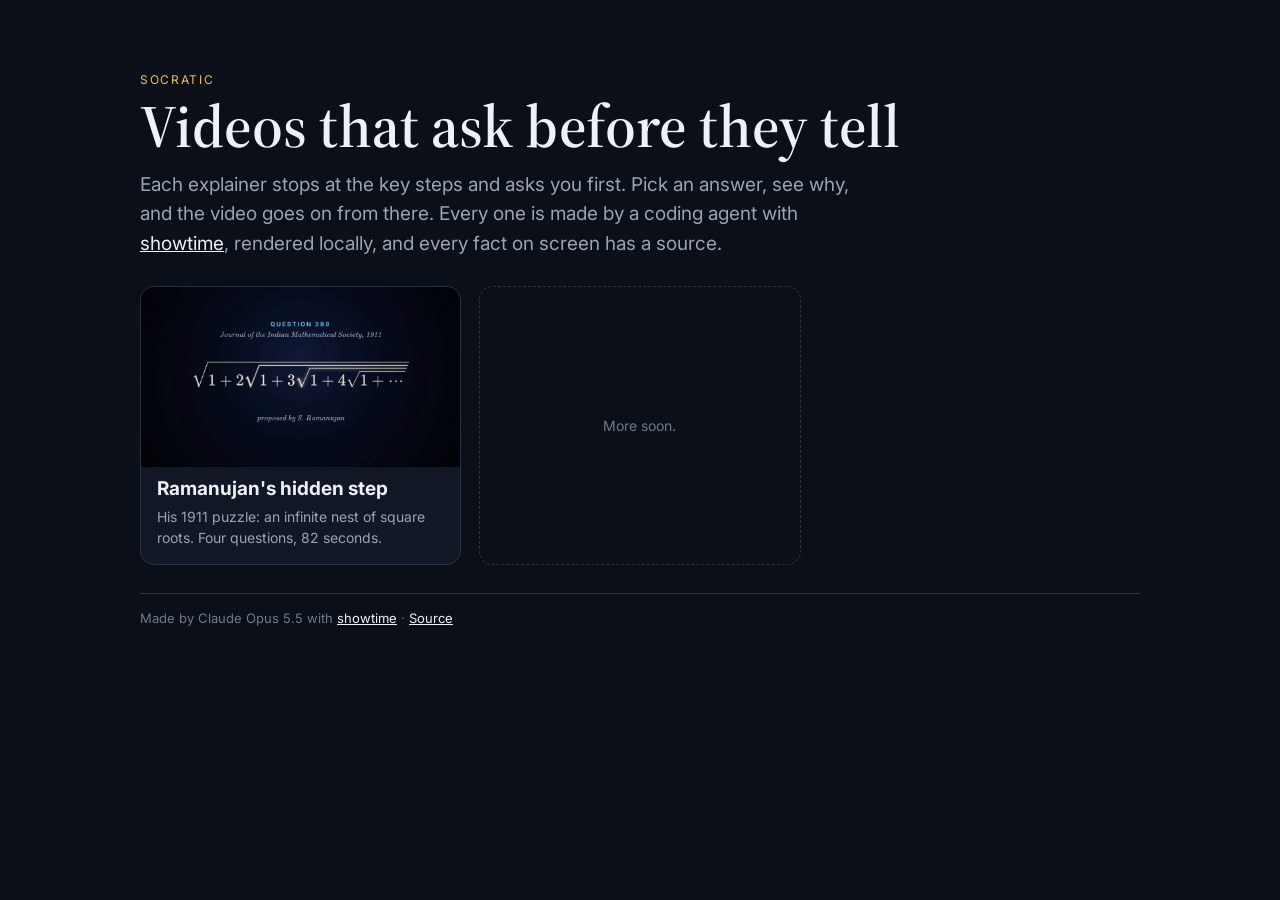
==== index.html @ 99a78c36 "Socratic videos: Ramanujan's hidden step, the question layer, and the site" ====
<!doctype html>
<html lang="en">
<head>
<meta charset="utf-8">
<meta name="viewport" content="width=device-width, initial-scale=1, viewport-fit=cover">
<title>Socratic videos</title>
<meta name="description" content="Explainer videos that stop and ask you before they tell you. Made by coding agents with showtime.">
<link rel="stylesheet" href="https://fonts.googleapis.com/css2?family=Inter:wght@400;600;700&family=Source+Serif+4:opsz,wght@8..60,600&display=swap">
<style>
  :root { color-scheme: dark; }
  body { margin: 0; background: #0b0f17; color: #eef1f6; font-family: Inter, system-ui, sans-serif; }
  main { max-width: 1000px; margin: 0 auto; padding: clamp(28px, 6vw, 72px) 16px 48px; display: grid; gap: 28px; }
  .kicker { font-size: 12px; letter-spacing: .14em; text-transform: uppercase; color: #f2c14e; }
  h1 { font-family: "Source Serif 4", Georgia, serif; font-weight: 600; font-size: clamp(34px, 6vw, 60px); line-height: 1.05; margin: 8px 0 12px; text-wrap: balance; }
  .lede { color: #9aa4b5; font-size: clamp(16px, 2.2vw, 19px); line-height: 1.55; margin: 0; max-width: 62ch; }
  .grid { display: grid; grid-template-columns: repeat(auto-fill, minmax(min(100%, 300px), 1fr)); gap: 18px; }
  a.card { display: grid; gap: 10px; text-decoration: none; color: inherit; background: #111724; border: 1px solid #2a3344; border-radius: 14px; overflow: hidden; transition: border-color .15s; }
  a.card:hover, a.card:focus-visible { border-color: #f2c14e; outline: none; }
  .card img { width: 100%; aspect-ratio: 16 / 9; object-fit: cover; display: block; background: #000; }
  .card .body { padding: 0 16px 16px; display: grid; gap: 6px; }
  .card h2 { margin: 0; font-size: 19px; }
  .card p { margin: 0; color: #9aa4b5; font-size: 14px; line-height: 1.5; }
  .soon { border: 1px dashed #2a3344; border-radius: 14px; display: grid; place-items: center; padding: 24px; color: #6f7a8c; font-size: 14px; text-align: center; min-height: 160px; }
  footer { color: #6f7a8c; font-size: 13px; border-top: 1px solid #2a3344; padding-top: 16px; }
  footer a { color: #eef1f6; }
</style>
</head>
<body>
<main>
  <header>
    <div class="kicker">Socratic</div>
    <h1>Videos that ask before they tell</h1>
    <p class="lede">Each explainer stops at the key steps and asks you first. Pick an answer, see why, and the video goes on from there. Every one is made by a coding agent with <a href="https://github.com/FavioVazquez/showtime" style="color:#eef1f6">showtime</a>, rendered locally, and every fact on screen has a source.</p>
  </header>
  <section class="grid">
    <a class="card" href="ramanujan/">
      <img src="ramanujan/poster.png" alt="Ramanujan's nested radical">
      <div class="body">
        <h2>Ramanujan's hidden step</h2>
        <p>His 1911 puzzle: an infinite nest of square roots. Four questions, 82 seconds.</p>
      </div>
    </a>
    <div class="soon">More soon.</div>
  </section>
  <footer>Made by Claude Opus 5.5 with <a href="https://github.com/FavioVazquez/showtime">showtime</a> · <a href="https://github.com/FavioVazquez/socratic-showtime">Source</a></footer>
</main>
</body>
</html>
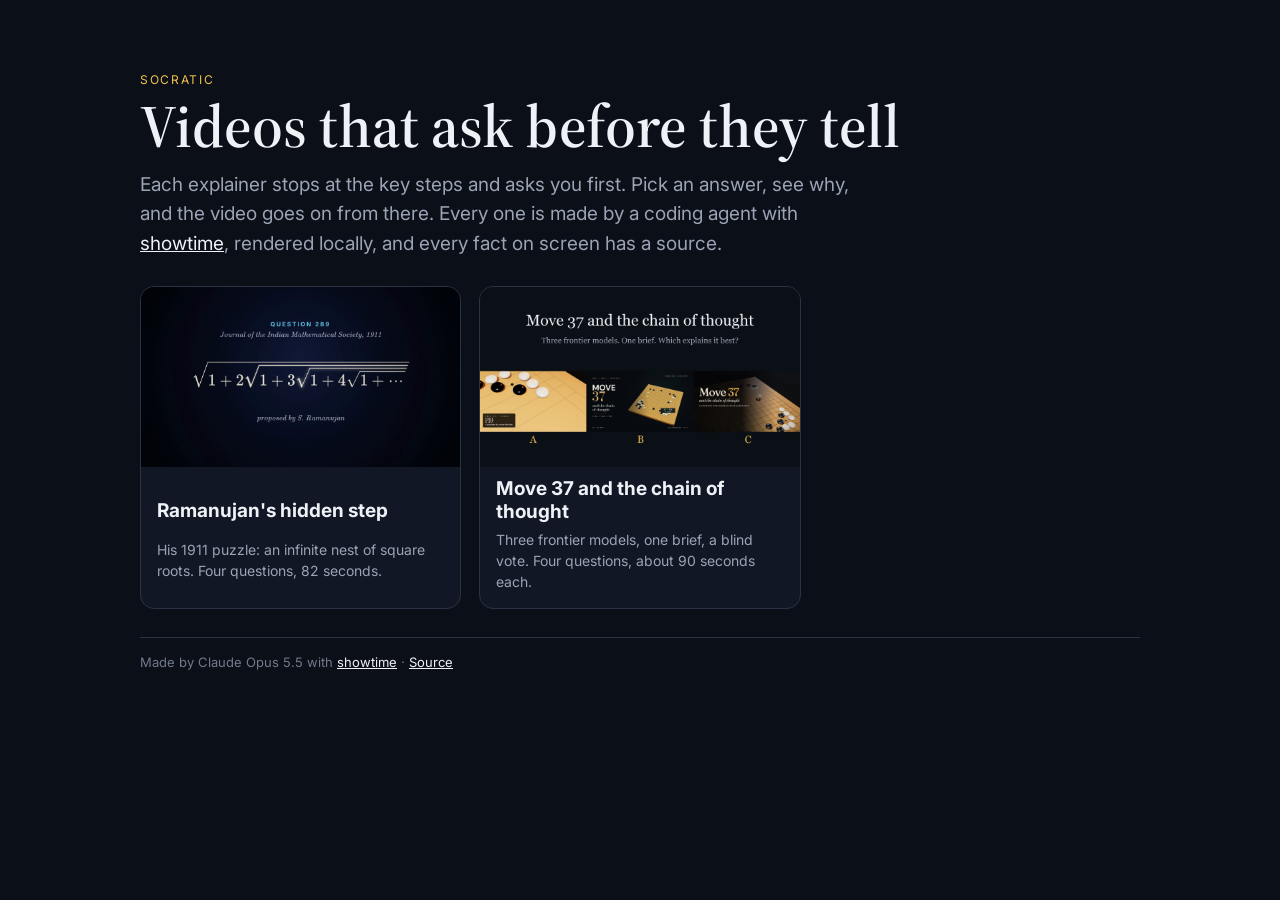
==== commit aa97b24e: "Socratic #2: Move 37 and the chain of thought, three blind entries (A, B, C), the brief, the fact sh" ====
--- a/index.html
+++ b/index.html
@@ -5,6 +5,12 @@
 <meta name="viewport" content="width=device-width, initial-scale=1, viewport-fit=cover">
 <title>Socratic videos</title>
 <meta name="description" content="Explainer videos that stop and ask you before they tell you. Made by coding agents with showtime.">
+<meta property="og:title" content="Socratic videos">
+<meta property="og:description" content="Explainer videos that stop and ask you before they tell you.">
+<meta property="og:url" content="https://faviovazquez.github.io/socratic-showtime/">
+<meta property="og:image" content="https://faviovazquez.github.io/socratic-showtime/ramanujan/card.jpg">
+<meta name="twitter:card" content="summary_large_image">
+<meta name="twitter:image" content="https://faviovazquez.github.io/socratic-showtime/ramanujan/card.jpg">
 <link rel="stylesheet" href="https://fonts.googleapis.com/css2?family=Inter:wght@400;600;700&family=Source+Serif+4:opsz,wght@8..60,600&display=swap">
 <style>
   :root { color-scheme: dark; }
@@ -40,7 +46,13 @@
         <p>His 1911 puzzle: an infinite nest of square roots. Four questions, 82 seconds.</p>
       </div>
     </a>
-    <div class="soon">More soon.</div>
+    <a class="card" href="move37/">
+      <img src="move37/card.jpg" alt="Move 37 and the chain of thought: entries A, B and C">
+      <div class="body">
+        <h2>Move 37 and the chain of thought</h2>
+        <p>Three frontier models, one brief, a blind vote. Four questions, about 90 seconds each.</p>
+      </div>
+    </a>
   </section>
   <footer>Made by Claude Opus 5.5 with <a href="https://github.com/FavioVazquez/showtime">showtime</a> · <a href="https://github.com/FavioVazquez/socratic-showtime">Source</a></footer>
 </main>
